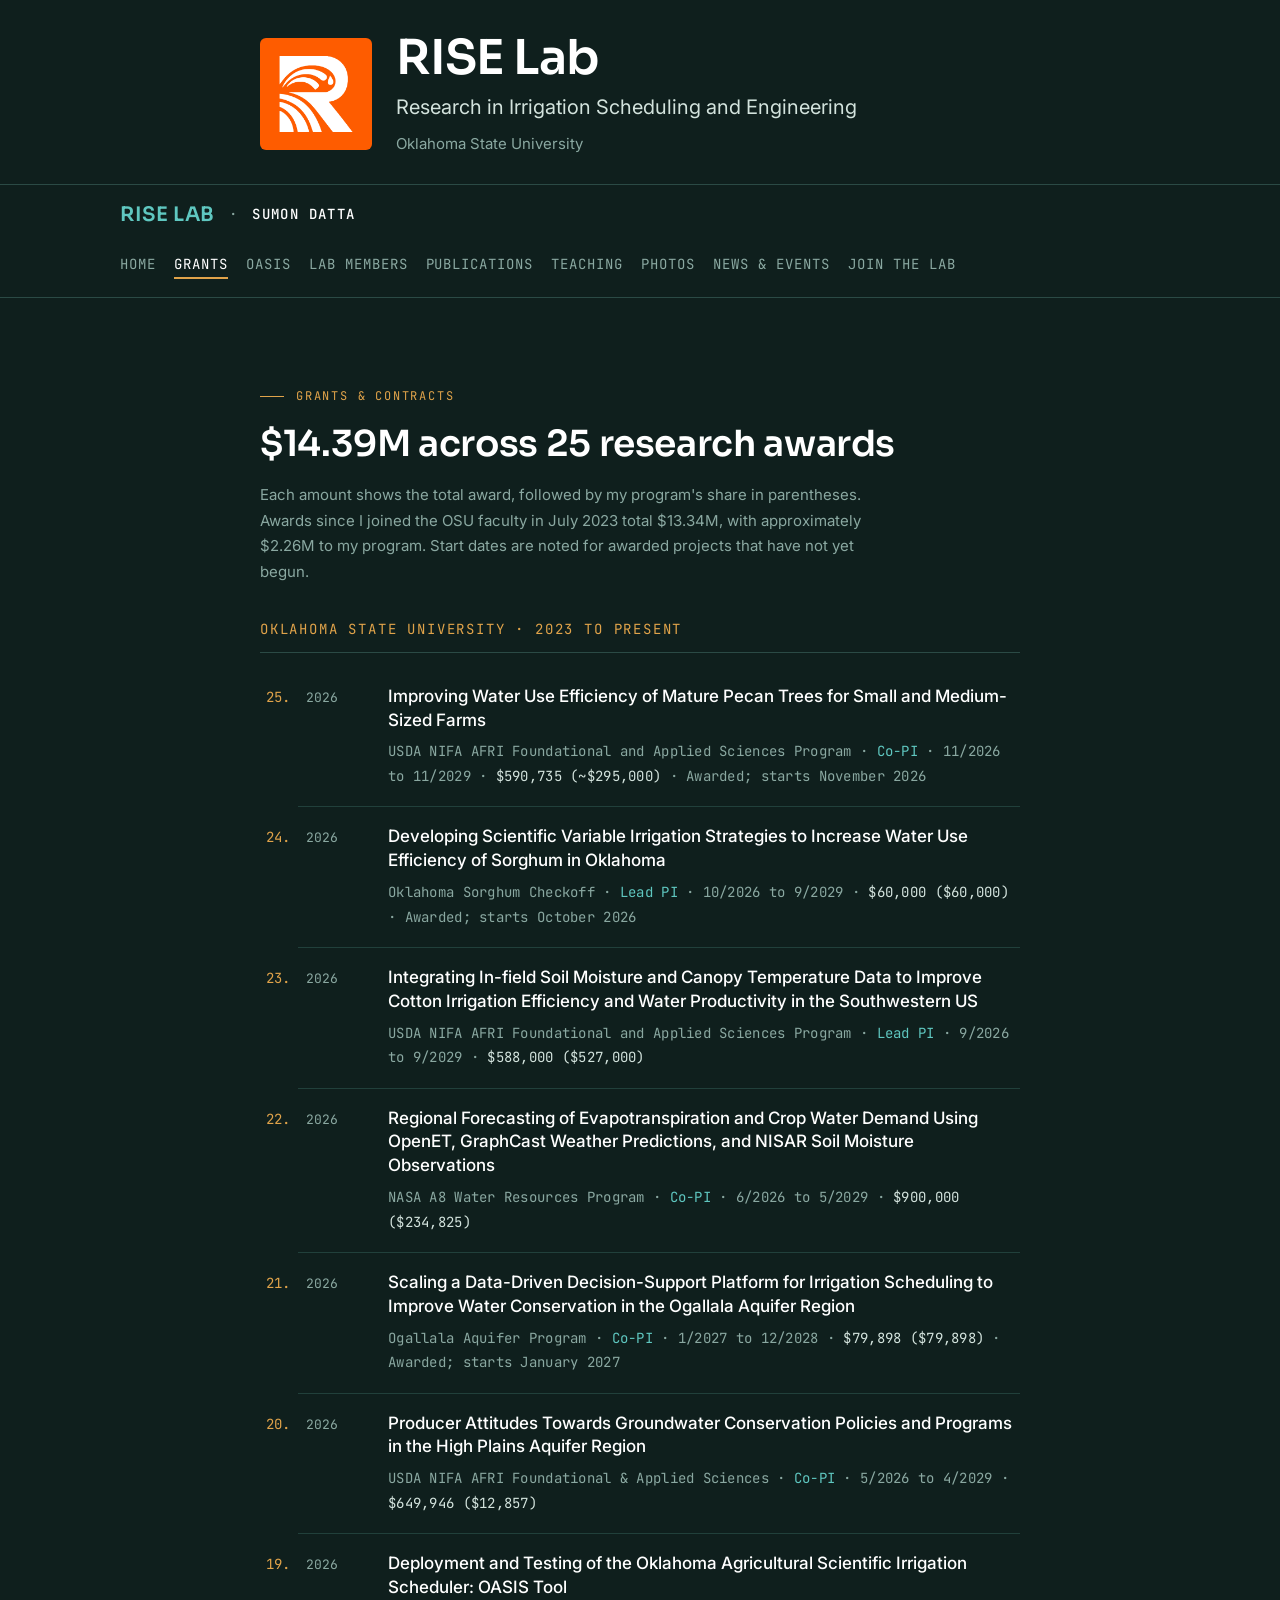
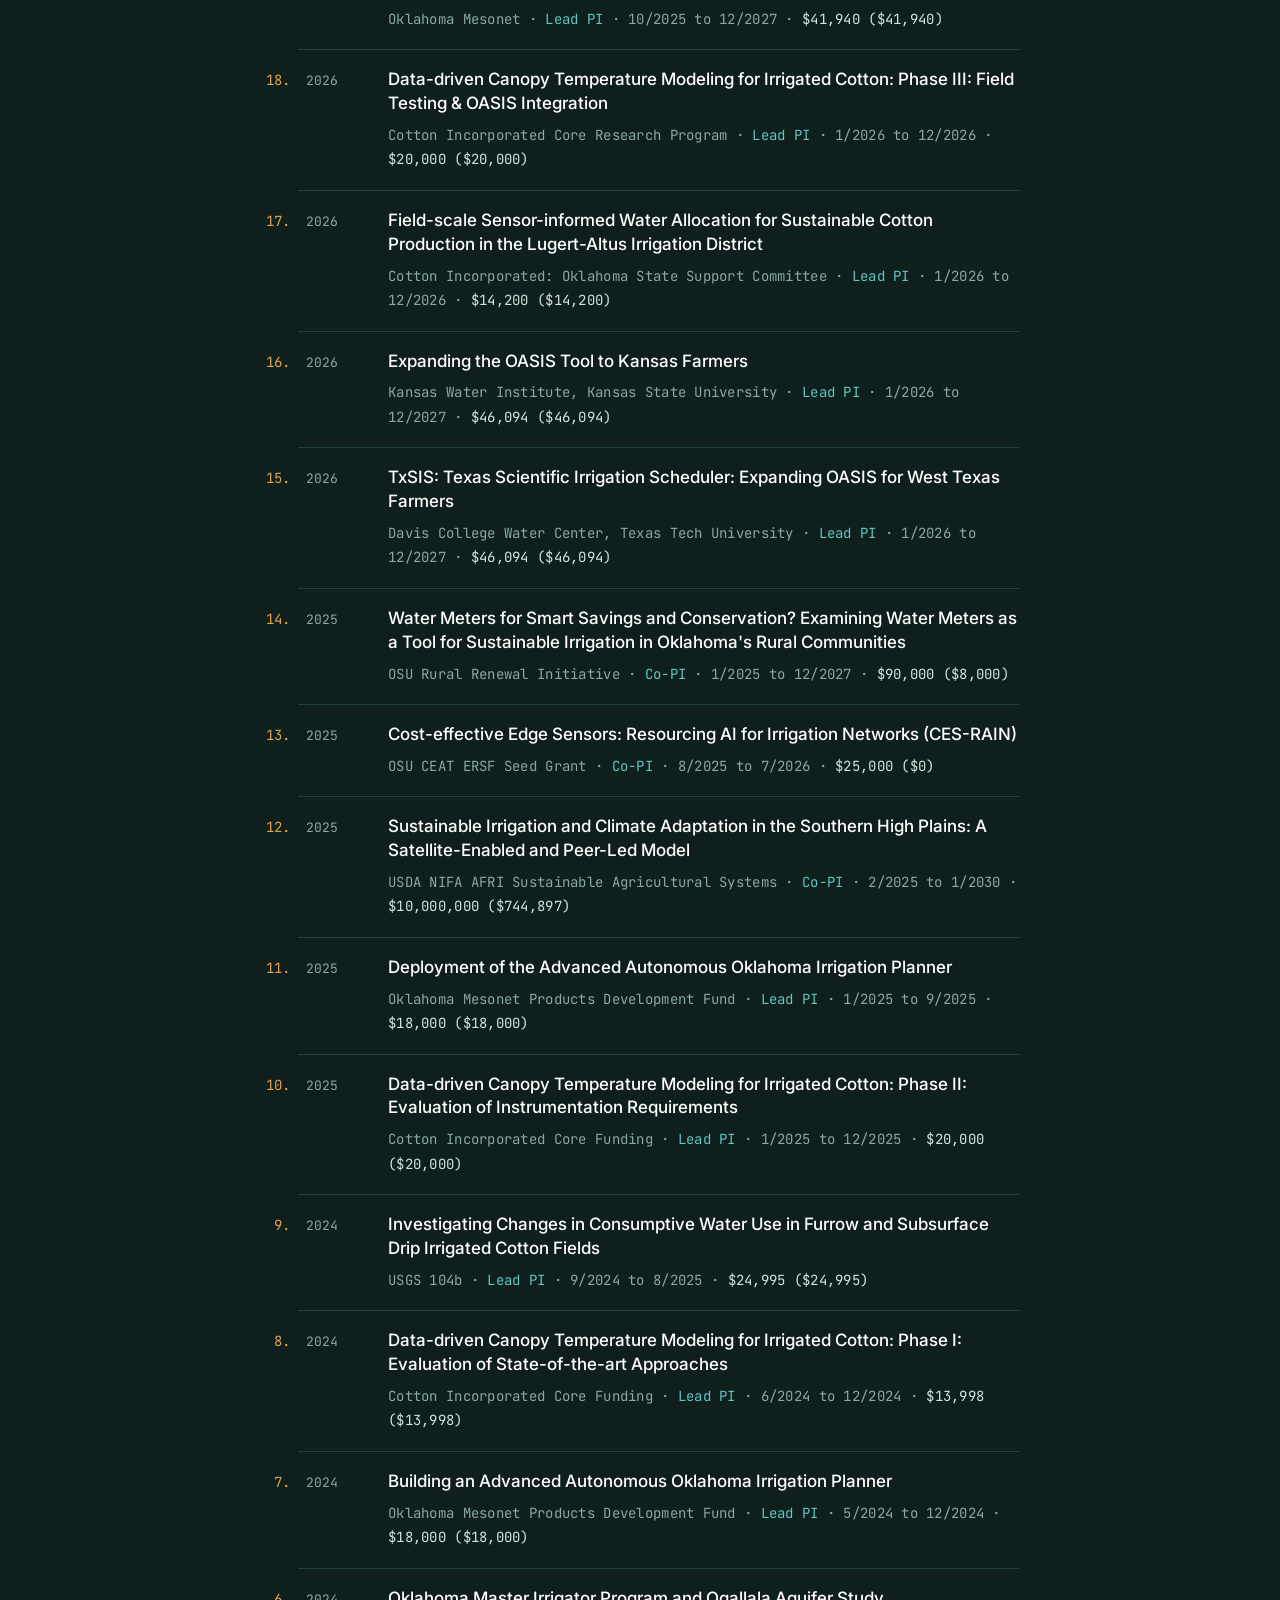
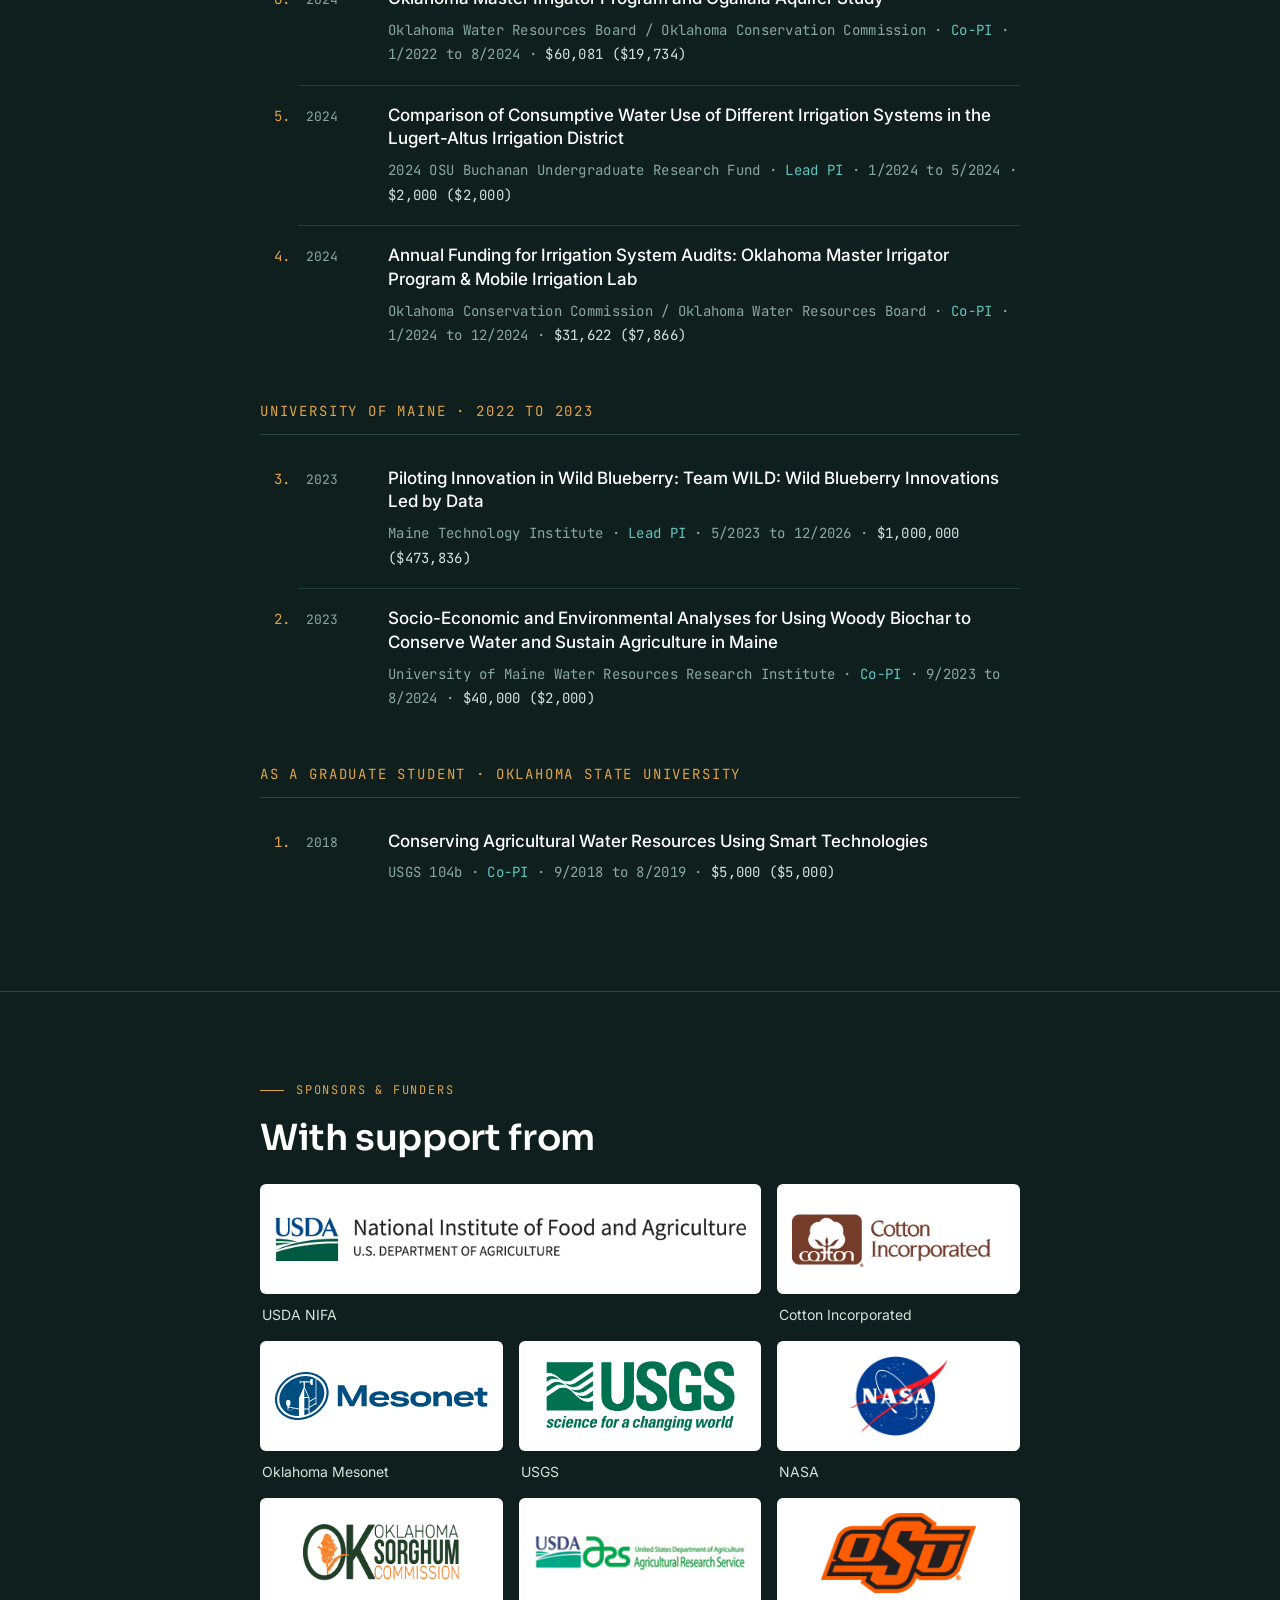
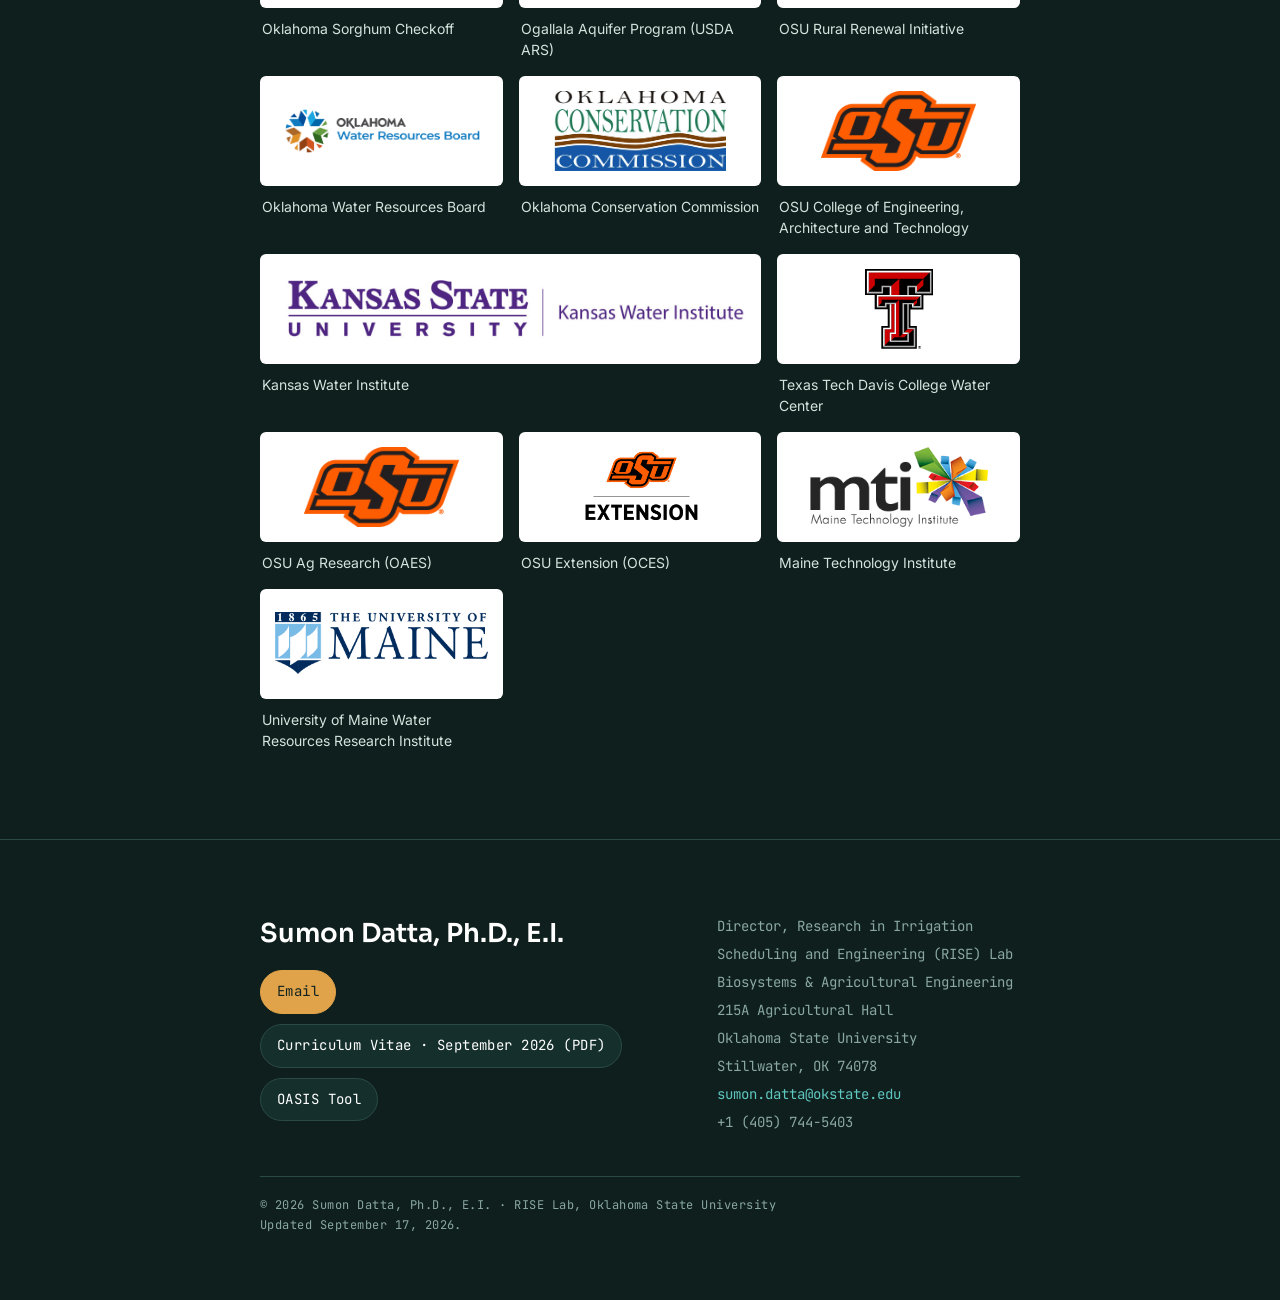
==== grants.html @ ed9596ca "Add files via upload" ====
<!DOCTYPE html>
<html lang="en">
<head>
<meta charset="UTF-8" />
<!-- Google tag (gtag.js) -->
<script async src="https://www.googletagmanager.com/gtag/js?id=G-CRK8LJ3YY7"></script>
<script>
  window.dataLayer = window.dataLayer || [];
  function gtag(){dataLayer.push(arguments);}
  gtag('js', new Date());
  gtag('config', 'G-CRK8LJ3YY7');
</script>
<meta name="viewport" content="width=device-width, initial-scale=1" />
<meta name="color-scheme" content="dark" />
<meta name="theme-color" content="#0f1f1d" />
<meta name="author" content="Sumon Datta" />
<link rel="icon" type="image/png" sizes="400x400" href="assets/brand/rise-logo-orange.png" />
<title>Grants | RISE Lab | Sumon Datta</title>
<meta name="description" content="Research grants, program funding, and supporting agencies for Sumon Datta and RISE Lab at Oklahoma State University." />

<!-- Edit this page directly. Shared styles: assets/site.css. Keep the Google Analytics tag on every page. -->

<link rel="preconnect" href="https://fonts.googleapis.com" />
<link rel="preconnect" href="https://fonts.gstatic.com" crossorigin />
<link href="https://fonts.googleapis.com/css2?family=Sora:wght@400;500;600;700&family=Inter:wght@400;500;600&family=JetBrains+Mono:wght@400;500&display=swap" rel="stylesheet" />

<link rel="stylesheet" href="assets/site.css" />
</head>
<body>
<a class="skip-link" href="#main">Skip to content</a>

<div class="lab-masthead">
  <div class="wrap lab-masthead-inner">
    <img class="lab-masthead-logo" src="assets/brand/rise-logo-orange.png" alt="RISE Lab logo" width="400" height="400" />
    <div class="lab-masthead-copy">
      <p class="lab-masthead-name">RISE Lab</p>
      <p class="lab-masthead-fullname">Research in Irrigation Scheduling and Engineering</p>
      <p class="lab-affiliation">Oklahoma State University</p>
    </div>
  </div>
</div>

<!-- TOP BAR -->
<header class="bar">
  <div class="bar-inner">
    <div class="brand"><a class="lab-name" href="index.html">RISE Lab</a><span class="brand-divider" aria-hidden="true">·</span><b>Sumon Datta</b></div>
    <nav class="menu" aria-label="Main navigation">
      <a href="index.html">Home</a>
      <a href="grants.html" aria-current="page">Grants</a>
      <a href="oasis.html">OASIS</a>
      <a href="lab.html">Lab Members</a>
      <a href="publications.html">Publications</a>
      <a href="teaching.html">Teaching</a>
      <a href="photos.html">Photos</a>
      <a href="news.html">News &amp; Events</a>
      <a href="join.html">Join the Lab</a>
    </nav>
  </div>
</header>

<main id="main">
<section id="grants">
  <div class="wrap">
    <p class="eyebrow">Grants &amp; Contracts</p>
    <h1 class="sec-title">$14.39M across 25 research awards</h1>
    <p class="note">Each amount shows the total award, followed by my program's share in parentheses. Awards since I joined the OSU faculty in July 2023 total $13.34M, with approximately $2.26M to my program. Start dates are noted for awarded projects that have not yet begun.</p>
    <p class="group-label">Oklahoma State University · 2023 to present</p>
    <ol class="numbered-entries" reversed start="25">
      <li>
        <div class="entry"><div class="yr">2026</div><div><div class="ttl">Improving Water Use Efficiency of Mature Pecan Trees for Small and Medium-Sized Farms</div><div class="meta">USDA NIFA AFRI Foundational and Applied Sciences Program · <span class="role">Co-PI</span> · 11/2026 to 11/2029 · <span class="amt">$590,735 (~$295,000)</span> · Awarded; starts November 2026</div></div></div>
      </li>
      <li>
        <div class="entry"><div class="yr">2026</div><div><div class="ttl">Developing Scientific Variable Irrigation Strategies to Increase Water Use Efficiency of Sorghum in Oklahoma</div><div class="meta">Oklahoma Sorghum Checkoff · <span class="role">Lead PI</span> · 10/2026 to 9/2029 · <span class="amt">$60,000 ($60,000)</span> · Awarded; starts October 2026</div></div></div>
      </li>
      <li>
        <div class="entry"><div class="yr">2026</div><div><div class="ttl">Integrating In-field Soil Moisture and Canopy Temperature Data to Improve Cotton Irrigation Efficiency and Water Productivity in the Southwestern US</div><div class="meta">USDA NIFA AFRI Foundational and Applied Sciences Program · <span class="role">Lead PI</span> · 9/2026 to 9/2029 · <span class="amt">$588,000 ($527,000)</span></div></div></div>
      </li>
      <li>
        <div class="entry"><div class="yr">2026</div><div><div class="ttl">Regional Forecasting of Evapotranspiration and Crop Water Demand Using OpenET, GraphCast Weather Predictions, and NISAR Soil Moisture Observations</div><div class="meta">NASA A8 Water Resources Program · <span class="role">Co-PI</span> · 6/2026 to 5/2029 · <span class="amt">$900,000 ($234,825)</span></div></div></div>
      </li>
      <li>
        <div class="entry"><div class="yr">2026</div><div><div class="ttl">Scaling a Data-Driven Decision-Support Platform for Irrigation Scheduling to Improve Water Conservation in the Ogallala Aquifer Region</div><div class="meta">Ogallala Aquifer Program · <span class="role">Co-PI</span> · 1/2027 to 12/2028 · <span class="amt">$79,898 ($79,898)</span> · Awarded; starts January 2027</div></div></div>
      </li>
      <li>
        <div class="entry"><div class="yr">2026</div><div><div class="ttl">Producer Attitudes Towards Groundwater Conservation Policies and Programs in the High Plains Aquifer Region</div><div class="meta">USDA NIFA AFRI Foundational &amp; Applied Sciences · <span class="role">Co-PI</span> · 5/2026 to 4/2029 · <span class="amt">$649,946 ($12,857)</span></div></div></div>
      </li>
      <li>
        <div class="entry"><div class="yr">2026</div><div><div class="ttl">Deployment and Testing of the Oklahoma Agricultural Scientific Irrigation Scheduler: OASIS Tool</div><div class="meta">Oklahoma Mesonet · <span class="role">Lead PI</span> · 10/2025 to 12/2027 · <span class="amt">$41,940 ($41,940)</span></div></div></div>
      </li>
      <li>
        <div class="entry"><div class="yr">2026</div><div><div class="ttl">Data-driven Canopy Temperature Modeling for Irrigated Cotton: Phase III: Field Testing &amp; OASIS Integration</div><div class="meta">Cotton Incorporated Core Research Program · <span class="role">Lead PI</span> · 1/2026 to 12/2026 · <span class="amt">$20,000 ($20,000)</span></div></div></div>
      </li>
      <li>
        <div class="entry"><div class="yr">2026</div><div><div class="ttl">Field-scale Sensor-informed Water Allocation for Sustainable Cotton Production in the Lugert-Altus Irrigation District</div><div class="meta">Cotton Incorporated: Oklahoma State Support Committee · <span class="role">Lead PI</span> · 1/2026 to 12/2026 · <span class="amt">$14,200 ($14,200)</span></div></div></div>
      </li>
      <li>
        <div class="entry"><div class="yr">2026</div><div><div class="ttl">Expanding the OASIS Tool to Kansas Farmers</div><div class="meta">Kansas Water Institute, Kansas State University · <span class="role">Lead PI</span> · 1/2026 to 12/2027 · <span class="amt">$46,094 ($46,094)</span></div></div></div>
      </li>
      <li>
        <div class="entry"><div class="yr">2026</div><div><div class="ttl">TxSIS: Texas Scientific Irrigation Scheduler: Expanding OASIS for West Texas Farmers</div><div class="meta">Davis College Water Center, Texas Tech University · <span class="role">Lead PI</span> · 1/2026 to 12/2027 · <span class="amt">$46,094 ($46,094)</span></div></div></div>
      </li>
      <li>
        <div class="entry"><div class="yr">2025</div><div><div class="ttl">Water Meters for Smart Savings and Conservation? Examining Water Meters as a Tool for Sustainable Irrigation in Oklahoma's Rural Communities</div><div class="meta">OSU Rural Renewal Initiative · <span class="role">Co-PI</span> · 1/2025 to 12/2027 · <span class="amt">$90,000 ($8,000)</span></div></div></div>
      </li>
      <li>
        <div class="entry"><div class="yr">2025</div><div><div class="ttl">Cost-effective Edge Sensors: Resourcing AI for Irrigation Networks (CES-RAIN)</div><div class="meta">OSU CEAT ERSF Seed Grant · <span class="role">Co-PI</span> · 8/2025 to 7/2026 · <span class="amt">$25,000 ($0)</span></div></div></div>
      </li>
      <li>
        <div class="entry"><div class="yr">2025</div><div><div class="ttl">Sustainable Irrigation and Climate Adaptation in the Southern High Plains: A Satellite-Enabled and Peer-Led Model</div><div class="meta">USDA NIFA AFRI Sustainable Agricultural Systems · <span class="role">Co-PI</span> · 2/2025 to 1/2030 · <span class="amt">$10,000,000 ($744,897)</span></div></div></div>
      </li>
      <li>
        <div class="entry"><div class="yr">2025</div><div><div class="ttl">Deployment of the Advanced Autonomous Oklahoma Irrigation Planner</div><div class="meta">Oklahoma Mesonet Products Development Fund · <span class="role">Lead PI</span> · 1/2025 to 9/2025 · <span class="amt">$18,000 ($18,000)</span></div></div></div>
      </li>
      <li>
        <div class="entry"><div class="yr">2025</div><div><div class="ttl">Data-driven Canopy Temperature Modeling for Irrigated Cotton: Phase II: Evaluation of Instrumentation Requirements</div><div class="meta">Cotton Incorporated Core Funding · <span class="role">Lead PI</span> · 1/2025 to 12/2025 · <span class="amt">$20,000 ($20,000)</span></div></div></div>
      </li>
      <li>
        <div class="entry"><div class="yr">2024</div><div><div class="ttl">Investigating Changes in Consumptive Water Use in Furrow and Subsurface Drip Irrigated Cotton Fields</div><div class="meta">USGS 104b · <span class="role">Lead PI</span> · 9/2024 to 8/2025 · <span class="amt">$24,995 ($24,995)</span></div></div></div>
      </li>
      <li>
        <div class="entry"><div class="yr">2024</div><div><div class="ttl">Data-driven Canopy Temperature Modeling for Irrigated Cotton: Phase I: Evaluation of State-of-the-art Approaches</div><div class="meta">Cotton Incorporated Core Funding · <span class="role">Lead PI</span> · 6/2024 to 12/2024 · <span class="amt">$13,998 ($13,998)</span></div></div></div>
      </li>
      <li>
        <div class="entry"><div class="yr">2024</div><div><div class="ttl">Building an Advanced Autonomous Oklahoma Irrigation Planner</div><div class="meta">Oklahoma Mesonet Products Development Fund · <span class="role">Lead PI</span> · 5/2024 to 12/2024 · <span class="amt">$18,000 ($18,000)</span></div></div></div>
      </li>
      <li>
        <div class="entry"><div class="yr">2024</div><div><div class="ttl">Oklahoma Master Irrigator Program and Ogallala Aquifer Study</div><div class="meta">Oklahoma Water Resources Board / Oklahoma Conservation Commission · <span class="role">Co-PI</span> · 1/2022 to 8/2024 · <span class="amt">$60,081 ($19,734)</span></div></div></div>
      </li>
      <li>
        <div class="entry"><div class="yr">2024</div><div><div class="ttl">Comparison of Consumptive Water Use of Different Irrigation Systems in the Lugert-Altus Irrigation District</div><div class="meta">2024 OSU Buchanan Undergraduate Research Fund · <span class="role">Lead PI</span> · 1/2024 to 5/2024 · <span class="amt">$2,000 ($2,000)</span></div></div></div>
      </li>
      <li>
        <div class="entry"><div class="yr">2024</div><div><div class="ttl">Annual Funding for Irrigation System Audits: Oklahoma Master Irrigator Program &amp; Mobile Irrigation Lab</div><div class="meta">Oklahoma Conservation Commission / Oklahoma Water Resources Board · <span class="role">Co-PI</span> · 1/2024 to 12/2024 · <span class="amt">$31,622 ($7,866)</span></div></div></div>
      </li>
    </ol>
    <p class="group-label">University of Maine · 2022 to 2023</p>
    <ol class="numbered-entries" reversed start="3">
      <li>
        <div class="entry"><div class="yr">2023</div><div><div class="ttl">Piloting Innovation in Wild Blueberry: Team WILD: Wild Blueberry Innovations Led by Data</div><div class="meta">Maine Technology Institute · <span class="role">Lead PI</span> · 5/2023 to 12/2026 · <span class="amt">$1,000,000 ($473,836)</span></div></div></div>
      </li>
      <li>
        <div class="entry"><div class="yr">2023</div><div><div class="ttl">Socio-Economic and Environmental Analyses for Using Woody Biochar to Conserve Water and Sustain Agriculture in Maine</div><div class="meta">University of Maine Water Resources Research Institute · <span class="role">Co-PI</span> · 9/2023 to 8/2024 · <span class="amt">$40,000 ($2,000)</span></div></div></div>
      </li>
    </ol>
    <p class="group-label">As a Graduate Student · Oklahoma State University</p>
    <ol class="numbered-entries" reversed start="1">
      <li>
        <div class="entry"><div class="yr">2018</div><div><div class="ttl">Conserving Agricultural Water Resources Using Smart Technologies</div><div class="meta">USGS 104b · <span class="role">Co-PI</span> · 9/2018 to 8/2019 · <span class="amt">$5,000 ($5,000)</span></div></div></div>
      </li>
    </ol>
  </div>
</section>
<section id="sponsors">
  <div class="wrap">
    <p class="eyebrow">Sponsors &amp; Funders</p>
    <h2 class="sec-title">With support from</h2>
    <div class="sponsors">
      <a class="sponsor-card wide" href="https://www.nifa.usda.gov/" target="_blank" rel="noopener">
        <span class="logo-well"><img src="assets/logos/nifa.png" alt="USDA National Institute of Food and Agriculture logo" loading="lazy" /></span>
        <span class="sponsor-label">USDA NIFA</span>
      </a>
      <a class="sponsor-card" href="https://www.cottoninc.com/" target="_blank" rel="noopener">
        <span class="logo-well"><img src="assets/logos/cotton-incorporated.jpg" alt="Cotton Incorporated logo" loading="lazy" /></span>
        <span class="sponsor-label">Cotton Incorporated</span>
      </a>
      <a class="sponsor-card" href="https://www.mesonet.org/" target="_blank" rel="noopener">
        <span class="logo-well"><img src="assets/logos/mesonet-dark.svg" alt="Oklahoma Mesonet logo" loading="lazy" /></span>
        <span class="sponsor-label">Oklahoma Mesonet</span>
      </a>
      <a class="sponsor-card" href="https://www.usgs.gov/" target="_blank" rel="noopener">
        <span class="logo-well"><img src="assets/logos/usgs.png" alt="U.S. Geological Survey logo" loading="lazy" /></span>
        <span class="sponsor-label">USGS</span>
      </a>
      <a class="sponsor-card" href="https://www.nasa.gov/" target="_blank" rel="noopener">
        <span class="logo-well"><img src="assets/logos/nasa.png" alt="NASA logo" loading="lazy" /></span>
        <span class="sponsor-label">NASA</span>
      </a>
      <a class="sponsor-card" href="https://www.sorghumoklahoma.com/" target="_blank" rel="noopener">
        <span class="logo-well"><img src="assets/logos/oklahoma-sorghum-commission.png" alt="Oklahoma Sorghum Commission logo" loading="lazy" /></span>
        <span class="sponsor-label">Oklahoma Sorghum Checkoff</span>
      </a>
      <a class="sponsor-card" href="https://ogallala.tamu.edu/" target="_blank" rel="noopener">
        <span class="logo-well"><img class="ars" src="assets/logos/usda-ars.jpg" alt="USDA Agricultural Research Service logo" loading="lazy" /></span>
        <span class="sponsor-label">Ogallala Aquifer Program (USDA ARS)</span>
      </a>
      <a class="sponsor-card" href="https://ruralrenewal.okstate.edu/" target="_blank" rel="noopener">
        <span class="logo-well"><img class="osu" src="assets/logos/oklahoma-state.png" alt="Oklahoma State University logo" loading="lazy" /></span>
        <span class="sponsor-label">OSU Rural Renewal Initiative</span>
      </a>
      <a class="sponsor-card" href="https://oklahoma.gov/owrb.html" target="_blank" rel="noopener">
        <span class="logo-well"><img src="assets/logos/owrb.png" alt="Oklahoma Water Resources Board logo" loading="lazy" /></span>
        <span class="sponsor-label">Oklahoma Water Resources Board</span>
      </a>
      <a class="sponsor-card" href="https://conservation.ok.gov/" target="_blank" rel="noopener">
        <span class="logo-well"><img src="assets/logos/conservation.png" alt="Oklahoma Conservation Commission logo" loading="lazy" /></span>
        <span class="sponsor-label">Oklahoma Conservation Commission</span>
      </a>
      <a class="sponsor-card" href="https://ceat.okstate.edu/" target="_blank" rel="noopener">
        <span class="logo-well"><img class="osu" src="assets/logos/oklahoma-state.png" alt="Oklahoma State University logo" loading="lazy" /></span>
        <span class="sponsor-label">OSU College of Engineering, Architecture and Technology</span>
      </a>
      <a class="sponsor-card wide" href="https://www.k-state.edu/engagement/innovation-and-partnerships/interdisciplinary-institutes/water-institute/" target="_blank" rel="noopener">
        <span class="logo-well"><img class="kansas" src="assets/logos/kansas-water-institute.png" alt="Kansas State University, Kansas Water Institute logo" loading="lazy" /></span>
        <span class="sponsor-label">Kansas Water Institute</span>
      </a>
      <a class="sponsor-card" href="https://www.depts.ttu.edu/agriculturalsciences/WaterCenter/" target="_blank" rel="noopener">
        <span class="logo-well"><img src="assets/logos/texas-tech.svg" alt="Texas Tech University logo" loading="lazy" /></span>
        <span class="sponsor-label">Texas Tech Davis College Water Center</span>
      </a>
      <a class="sponsor-card" href="https://agresearch.okstate.edu/" target="_blank" rel="noopener">
        <span class="logo-well"><img class="osu" src="assets/logos/oklahoma-state.png" alt="Oklahoma State University logo" loading="lazy" /></span>
        <span class="sponsor-label">OSU Ag Research (OAES)</span>
      </a>
      <a class="sponsor-card" href="https://extension.okstate.edu/" target="_blank" rel="noopener">
        <span class="logo-well"><img src="assets/logos/osu-extension.png" alt="Oklahoma State University Extension logo" loading="lazy" /></span>
        <span class="sponsor-label">OSU Extension (OCES)</span>
      </a>
      <a class="sponsor-card" href="https://www.mainetechnology.org/" target="_blank" rel="noopener">
        <span class="logo-well"><img src="assets/logos/maine-technology-institute.png" alt="Maine Technology Institute logo" loading="lazy" /></span>
        <span class="sponsor-label">Maine Technology Institute</span>
      </a>
      <a class="sponsor-card" href="https://umaine.edu/mitchellcenter/" target="_blank" rel="noopener">
        <span class="logo-well"><img src="assets/logos/university-maine.png" alt="University of Maine logo" loading="lazy" /></span>
        <span class="sponsor-label">University of Maine Water Resources Research Institute</span>
      </a>
    </div>
  </div>
</section>
</main>
<footer id="cv">
  <div class="wrap">
    <div class="foot-grid">
      <div>
        <p class="fname">Sumon Datta, Ph.D., E.I.</p>
        <div class="chips">
          <a class="chip solid" href="mailto:sumon.datta@okstate.edu">Email</a>
          <a class="chip" href="assets/CV_main.pdf" target="_blank" rel="noopener">Curriculum Vitae · September 2026 (PDF)</a>
          <a class="chip" href="https://irrigation.okstate.edu" target="_blank" rel="noopener">OASIS Tool</a>
        </div>
      </div>
      <div>
        <div class="contact">
          Director, Research in Irrigation Scheduling and Engineering (RISE) Lab<br>
          Biosystems &amp; Agricultural Engineering<br>
          215A Agricultural Hall<br>
          Oklahoma State University<br>
          Stillwater, OK 74078<br>
          <a href="mailto:sumon.datta@okstate.edu">sumon.datta@okstate.edu</a><br>
          +1 (405) 744-5403
        </div>
      </div>
    </div>
    <div class="colophon">© 2026 Sumon Datta, Ph.D., E.I. · RISE Lab, Oklahoma State University<br>Updated September 17, 2026.</div>
  </div>
</footer>
</body>
</html>
---- assets/site.css ----
:root{
    --bg:#0f1f1d;--surface:#15302c;--text:#ffffff;--text-2:#d3e3dd;--muted:#8aa8a1;
    --accent:#e0a34a;--accent-2:#5fc7c0;--line:#2b4a45;--line-2:#21403b;--link:#5fc7c0;
    --btn-bg:#e0a34a;--btn-text:#11221f;--invert-bg:#193733;--invert-text:#e6f0ec;--invert-muted:#9ec0b9;--invert-accent:#e0a34a;
    --display:'Sora',system-ui,sans-serif;--body:'Inter',system-ui,sans-serif;--mono:'JetBrains Mono',ui-monospace,monospace;
    --display-weight:600;--content:840px;--pad:clamp(22px,5vw,40px);--radius:8px;--radius-lg:12px;
  }

  *{box-sizing:border-box;}
  html{scroll-behavior:smooth;background:#0f1f1d;}
  body{margin:0;background:var(--bg);color:var(--text-2);font-family:var(--body);font-size:17px;line-height:1.7;-webkit-font-smoothing:antialiased;text-rendering:optimizeLegibility;}
  @media (prefers-reduced-motion:reduce){html{scroll-behavior:auto;}*{animation:none!important;transition:none!important;}}
  a{color:var(--link);text-decoration:none;}
  a:hover{opacity:.72;}
  a:focus-visible,button:focus-visible{outline:2px solid var(--accent);outline-offset:3px;border-radius:2px;}
  .wrap{max-width:var(--content);margin:0 auto;padding:0 var(--pad);}
  .lab-masthead{padding:32px 0 28px;border-bottom:1px solid var(--line);}
  .lab-masthead-inner{display:flex;align-items:center;gap:24px;}
  .lab-masthead-logo{display:block;flex:none;width:112px;height:112px;border-radius:6px;}
  .lab-masthead-copy{min-width:0;}
  .lab-masthead-name{font-family:var(--display);font-size:clamp(32px,6vw,48px);font-weight:600;line-height:1.1;color:var(--text);letter-spacing:-.02em;margin:0 0 8px;}
  .lab-masthead-fullname{font-size:clamp(17px,2.5vw,20px);line-height:1.4;color:var(--text-2);max-width:36ch;margin:0 0 10px;}
  .lab-affiliation{font-size:15px;color:var(--muted);margin:0;}
  @media(max-width:560px){.lab-masthead-inner{align-items:flex-start;gap:16px;}.lab-masthead-logo{width:72px;height:72px;}.lab-masthead-fullname{font-size:16px;}}

  .eyebrow{font-family:var(--mono);font-size:12px;letter-spacing:.15em;text-transform:uppercase;color:var(--accent);margin:0 0 18px;display:flex;align-items:center;gap:12px;}
  .eyebrow::before{content:"";width:24px;height:1px;background:currentColor;flex:none;}

  .bar{position:sticky;top:0;z-index:50;background:var(--bg);border-bottom:1px solid var(--line);}
  .bar-inner{max-width:var(--content);margin:0 auto;padding:13px var(--pad);display:flex;align-items:center;justify-content:space-between;gap:18px;}
  .brand{font-family:var(--mono);font-size:12.5px;letter-spacing:.1em;color:var(--text);text-transform:uppercase;white-space:nowrap;}
  .brand b{font-weight:500;}
  .brand{display:flex;align-items:center;gap:14px;}
  .lab-name{font-family:var(--display);font-size:20px;font-weight:600;letter-spacing:.03em;color:var(--accent-2);}
  .brand-divider{color:var(--muted);}
  nav.menu{display:flex;gap:18px;}
  nav.menu a{font-family:var(--mono);font-size:11.5px;letter-spacing:.07em;text-transform:uppercase;color:var(--muted);white-space:nowrap;}
  nav.menu a:hover{color:var(--text);opacity:1;}
  .bar-inner{flex-wrap:wrap;}
  nav.menu{width:100%;overflow-x:auto;padding:3px 0 5px;gap:20px;}
  nav.menu a{font-size:14px;}
  .skip-link{position:fixed;top:-100px;left:16px;z-index:300;background:var(--accent);color:var(--bg);padding:12px 18px;}
  .skip-link:focus{top:12px;}
  section,footer{scroll-margin-top:115px;}

  .hero{padding:clamp(44px,8vw,88px) 0 clamp(30px,5vw,52px);}
  .hero-grid{display:grid;grid-template-columns:1fr auto;gap:clamp(24px,4vw,44px);align-items:start;}
  @media (max-width:720px){ .hero-grid{grid-template-columns:1fr;} }
  .hero h1{font-family:var(--display);font-weight:var(--display-weight);font-size:clamp(42px,8vw,72px);line-height:1;letter-spacing:-.015em;color:var(--text);margin:0;}
  .waterline{height:3px;background:linear-gradient(90deg,var(--accent-2),var(--accent));border-radius:2px;margin:20px 0 22px;max-width:460px;width:0;animation:fill 1.05s cubic-bezier(.2,.7,.2,1) .12s forwards;}
  @keyframes fill{to{width:100%;}}
  @media (prefers-reduced-motion:reduce){ .waterline{width:100%;} }
  .lede{font-size:clamp(18px,2.3vw,21px);line-height:1.5;color:var(--text-2);max-width:45ch;margin:0 0 24px;}
  .role-line{font-family:var(--mono);font-size:12.5px;letter-spacing:.03em;color:var(--muted);line-height:1.95;margin:0 0 24px;}
  .role-line strong{color:var(--text);font-weight:500;}
  .chips{display:flex;flex-wrap:wrap;gap:10px;}
  .chip{font-family:var(--mono);font-size:12.5px;letter-spacing:.03em;border:1px solid var(--line);border-radius:999px;padding:9px 16px;color:var(--text);background:var(--surface);transition:.2s;}
  .chip:hover{border-color:var(--accent-2);color:var(--accent-2);opacity:1;}
  .chip.solid{background:var(--btn-bg);color:var(--btn-text);border-color:var(--btn-bg);}
  .chip.solid:hover{opacity:.88;color:var(--btn-text);}
  .portrait{width:clamp(150px,20vw,190px);height:clamp(150px,20vw,190px);border-radius:4px;object-fit:cover;border:1px solid var(--line);}

  .ledger{border-top:1px solid var(--line);border-bottom:1px solid var(--line);}
  .ledger .grid{max-width:var(--content);margin:0 auto;display:grid;grid-template-columns:repeat(3,1fr);gap:1px;background:var(--line-2);}
  @media (max-width:560px){ .ledger .grid{grid-template-columns:repeat(2,1fr);} }
  .stat{background:var(--bg);padding:24px clamp(18px,3vw,28px);}
  .stat .num{font-family:var(--display);font-weight:var(--display-weight);font-size:clamp(26px,3.4vw,33px);color:var(--text);line-height:1;}
  .stat .num span{color:var(--accent);}
  .stat .lab{font-family:var(--mono);font-size:10.5px;letter-spacing:.11em;text-transform:uppercase;color:var(--muted);margin-top:11px;line-height:1.45;}
  .advising-summary{padding-top:30px;padding-bottom:32px;}
  .advising-summary h2{font-family:var(--display);font-weight:600;color:var(--text);font-size:23px;line-height:1.3;margin:0 0 12px;}
  .advising-summary p{font-size:16px;max-width:68ch;margin:0 0 20px;}
  .advising-stats{display:grid;grid-template-columns:repeat(3,minmax(0,1fr));gap:20px;margin:0;}
  .advising-stats>div{min-width:0;border-left:2px solid var(--accent-2);padding-left:14px;}
  .advising-stats dt{color:var(--text);font-weight:500;font-size:15px;line-height:1.5;}
  .advising-stats dd{font-size:13px;color:var(--muted);line-height:1.5;margin:5px 0 0;}
  @media(max-width:560px){.advising-stats{grid-template-columns:1fr;gap:14px;}}

  section{padding:clamp(50px,7vw,88px) 0;border-bottom:1px solid var(--line);}
  .sec-title{font-family:var(--display);font-weight:var(--display-weight);font-size:clamp(27px,3.6vw,36px);line-height:1.1;letter-spacing:-.01em;color:var(--text);margin:0 0 26px;max-width:26ch;}
  .prose p{margin:0 0 18px;max-width:68ch;}
  .prose p:last-child{margin-bottom:0;}
  .note{color:var(--muted);font-size:15px;margin:-8px 0 6px;max-width:68ch;}

  .group-label{font-family:var(--mono);font-size:11.5px;letter-spacing:.13em;text-transform:uppercase;color:var(--accent);margin:34px 0 14px;padding-bottom:10px;border-bottom:1px solid var(--line);}

  .entry{display:grid;grid-template-columns:64px 1fr;gap:18px;padding:18px 0;border-bottom:1px solid var(--line-2);}
  .entry:last-child{border-bottom:0;}
  .entry .yr{font-family:var(--mono);font-size:13px;color:var(--muted);padding-top:2px;}
  .entry .ttl{font-weight:500;color:var(--text);line-height:1.4;}
  .entry .meta{font-family:var(--mono);font-size:12px;letter-spacing:.02em;color:var(--muted);margin-top:7px;line-height:1.75;}
  .entry .meta .role{color:var(--accent-2);}
  .entry .meta .amt{color:var(--text-2);}
  .entry .desc{font-size:15.5px;color:var(--text-2);margin-top:9px;max-width:70ch;}
  @media (max-width:560px){ .entry{grid-template-columns:1fr;gap:5px;} .entry .yr{padding-top:0;} }

  ol.pubs{list-style:decimal;margin:0;padding-left:38px;}
  ol.pubs li{padding:16px 0 16px 8px;border-bottom:1px solid var(--line-2);}
  ol.pubs li:last-child{border-bottom:0;}
  ol.pubs li::marker,.numbered-entries>li::marker{font-family:var(--mono);font-size:14px;color:var(--accent);}
  .numbered-entries{list-style:decimal;margin:0;padding-left:38px;}
  .numbered-entries>li{padding-left:8px;border-bottom:1px solid var(--line-2);}
  .numbered-entries>li:last-child{border-bottom:0;}
  .numbered-entries .entry{border-bottom:0;}
  .numbered-entries .entry>*{min-width:0;}
  .pub-t{color:var(--text);font-weight:500;}
  .pub-a{font-size:15px;color:var(--text-2);}
  .pub-v{font-family:var(--mono);font-size:12px;color:var(--muted);margin-top:5px;letter-spacing:.01em;}
  .pub-v a{color:var(--link);}

  .cards{display:grid;grid-template-columns:repeat(2,1fr);gap:16px;}
  @media (max-width:640px){ .cards{grid-template-columns:1fr;} }
  .card{background:var(--surface);border:1px solid var(--line);border-radius:6px;padding:22px;}
  .student-photo{display:block;width:100%;height:auto;aspect-ratio:4/3;object-fit:cover;object-position:50% 25%;border-radius:4px;margin:0 0 20px;}
  .student-photo.jacob{object-position:50% 20%;}
  .student-photo.satheesh{object-position:50% 0%;}
  .card{min-width:0;}
  .card h4{margin:0;font-family:var(--display);font-weight:var(--display-weight);font-size:20px;color:var(--text);line-height:1.2;}
  .card .deg{font-family:var(--mono);font-size:11.5px;letter-spacing:.05em;text-transform:uppercase;color:var(--accent);margin:8px 0 13px;}
  .card p{margin:0;font-size:15px;color:var(--text-2);}
  .card .status{margin-top:12px;font-size:13.5px;color:var(--muted);font-style:italic;}

  .two-col{display:grid;grid-template-columns:1fr 1fr;gap:clamp(28px,5vw,52px);}
  @media (max-width:720px){ .two-col{grid-template-columns:1fr;} }
  .tl h3{font-family:var(--mono);font-size:12px;letter-spacing:.14em;text-transform:uppercase;color:var(--accent);margin:0 0 22px;}
  .tl-item{padding:0 0 22px 22px;border-left:1px solid var(--line);position:relative;}
  .tl-item:last-child{padding-bottom:0;}
  .tl-item::before{content:"";position:absolute;left:-4.5px;top:7px;width:8px;height:8px;border-radius:50%;background:var(--accent-2);}
  .tl-when{font-family:var(--mono);font-size:11.5px;color:var(--muted);letter-spacing:.03em;}
  .tl-what{font-weight:500;color:var(--text);margin-top:3px;line-height:1.35;}
  .tl-where{font-size:14.5px;color:var(--text-2);margin-top:3px;}
  .tl-note{font-size:13.5px;color:var(--muted);margin-top:5px;}

  .feature{background:var(--invert-bg);color:var(--invert-text);border-radius:8px;padding:clamp(28px,5vw,44px);}
  .feature .eyebrow{color:var(--invert-accent);}
  .feature h3{font-family:var(--display);font-weight:var(--display-weight);font-size:clamp(23px,3.2vw,31px);color:var(--invert-text);margin:0 0 14px;line-height:1.12;}
  .feature p{margin:0 0 20px;max-width:64ch;color:var(--invert-text);}
  .feature .ftmeta{font-family:var(--mono);font-size:12px;letter-spacing:.04em;color:var(--invert-muted);margin:0 0 22px;line-height:1.7;}
  .feature .chip{background:transparent;border:1px solid var(--invert-muted);color:var(--invert-text);}
  .feature .chip:hover{border-color:var(--invert-accent);color:var(--invert-accent);}

  .join{background:var(--surface);border:1px solid var(--line);border-radius:8px;padding:clamp(28px,5vw,44px);}
  .join h3{font-family:var(--display);font-weight:var(--display-weight);font-size:clamp(23px,3.2vw,31px);color:var(--text);margin:0 0 14px;line-height:1.12;}
  .join p{max-width:66ch;}

  .sponsors{display:grid;grid-template-columns:repeat(3,minmax(0,1fr));gap:16px;margin-top:26px;}
  .sponsor-card{display:flex;flex-direction:column;gap:10px;min-width:0;color:var(--text-2);font-size:14px;line-height:1.5;}
  .sponsor-card.wide{grid-column:span 2;}
  .logo-well{display:flex;align-items:center;justify-content:center;background:#fff;border-radius:6px;padding:15px;width:100%;height:110px;overflow:hidden;}
  .logo-well img{display:block;width:100%;height:80px;object-fit:contain;}
  .logo-well img.osu{max-width:164px;}
  .logo-well img.ars{max-width:236px;}
  .logo-well img.kansas{object-fit:cover;}
  .sponsor-label{padding:0 2px;}
  @media(max-width:600px){.sponsors{grid-template-columns:repeat(2,minmax(0,1fr));gap:16px 12px;}}

  footer{padding:clamp(44px,6vw,72px) 0 64px;}
  .foot-grid{display:grid;grid-template-columns:1.4fr 1fr;gap:32px;align-items:start;}
  @media (max-width:640px){ .foot-grid{grid-template-columns:1fr;} }
  footer .fname{font-family:var(--display);font-weight:var(--display-weight);font-size:26px;color:var(--text);margin:0 0 14px;}
  footer .contact{font-family:var(--mono);font-size:13px;color:var(--muted);line-height:2;}
  footer .contact a{color:var(--link);}
  .colophon{font-family:var(--mono);font-size:11px;letter-spacing:.04em;color:var(--muted);margin-top:40px;padding-top:18px;border-top:1px solid var(--line);}
  .gnote{color:var(--muted);font-size:15px;margin:-8px 0 24px;max-width:68ch;}
  .gallery{display:grid;grid-template-columns:repeat(auto-fill,minmax(200px,1fr));gap:12px;}
  .gtile{position:relative;border:1px solid var(--line);border-radius:8px;overflow:hidden;background:var(--surface);cursor:pointer;aspect-ratio:4/3;padding:0;}
  .gtile img{width:100%;height:100%;object-fit:cover;display:block;transition:transform .4s ease;}
  .gtile:hover img{transform:scale(1.05);}
  .gtile:focus-visible{outline:2px solid var(--accent);outline-offset:2px;}
  .gcap{position:absolute;left:0;right:0;bottom:0;padding:24px 12px 10px;background:linear-gradient(to top,rgba(6,17,15,.93),rgba(6,17,15,0));color:var(--text-2);font-family:var(--mono);font-size:11px;letter-spacing:.02em;line-height:1.4;text-align:left;opacity:0;transform:translateY(6px);transition:.25s;}
  .gtile:hover .gcap,.gtile:focus-visible .gcap{opacity:1;transform:translateY(0);}
  @media (hover:none){ .gcap{opacity:1;transform:none;} }
  .lightbox{position:fixed;inset:0;z-index:200;background:rgba(6,15,14,.96);display:none;align-items:center;justify-content:center;padding:24px;border:0;margin:0;width:100%;height:100%;max-width:none;max-height:none;color:var(--text);}
  .lightbox[open]{display:flex;}
  .lightbox::backdrop{background:rgba(6,15,14,.94);}
  .lb-fig{margin:0;max-width:1100px;width:100%;display:flex;flex-direction:column;align-items:center;}
  .lb-fig img{max-width:100%;max-height:80vh;border-radius:6px;border:1px solid var(--line);}
  .lb-cap{font-family:var(--mono);font-size:12px;color:var(--text-2);margin-top:14px;text-align:center;letter-spacing:.02em;}
  .lb-close{position:absolute;top:18px;right:20px;background:transparent;border:1px solid var(--invert-muted);color:var(--text);border-radius:999px;width:40px;height:40px;font-size:22px;line-height:1;cursor:pointer;}
  .lb-close:hover{border-color:var(--accent);color:var(--accent);}
  .brand,.role-line,.chip,.group-label,.entry .meta,.card .deg,.tl h3,.tl-when,.feature .ftmeta,footer .contact,.lb-cap{font-size:14px;}
  .eyebrow,.stat .lab,.pub-v,.gcap,.colophon{font-size:12px;}
  .card p,.entry .desc{font-size:16px;}
  .hero-grid>*{min-width:0;}
  .hero h1{font-size:clamp(36px,7vw,64px);line-height:1.1;}
  .card h4,.pub-v a,.ttl{overflow-wrap:anywhere;}
  .foot-grid>*{min-width:0;}
  .snapshot{max-width:var(--content);margin:0 auto;padding:16px var(--pad) 0;color:var(--muted);font-size:14px;}
  .gcap{opacity:1;transform:none;}
  @media (max-width:380px){.gallery{grid-template-columns:1fr;}}
  .news-list{list-style:none;margin:0;padding:0;}
  .news-item{display:grid;grid-template-columns:145px minmax(0,1fr);gap:22px;padding:19px 0;border-bottom:1px solid var(--line-2);}
  .news-date{font-family:var(--mono);font-size:13px;color:var(--muted);padding-top:3px;}
  .news-title{font-family:var(--body);font-size:17px;line-height:1.6;color:var(--text);font-weight:500;margin:0;overflow-wrap:anywhere;}
  .news-links{display:flex;flex-wrap:wrap;gap:16px;margin:5px 0 0;font-size:14px;}
  .news-archive{margin-top:20px;}
  .news-archive[hidden]{display:none;}
  .news-archive>summary{display:list-item;width:fit-content;padding:10px 18px;border:1px solid var(--accent-2);border-radius:6px;color:var(--link);font-family:var(--body);font-size:16px;cursor:pointer;margin-left:18px;}
  .news-archive>summary::marker{color:var(--link);}
  summary:focus-visible{outline:2px solid var(--accent);outline-offset:4px;}
  .news-archive>summary .when-open{display:none;}
  .news-archive[open]>summary .when-open{display:inline;}
  .news-archive[open]>summary .when-closed{display:none;}
  .news-status{font-size:14px;color:var(--muted);margin:20px 0 0;}
  .news-status:empty{display:none;}
  @media(max-width:560px){.news-item{grid-template-columns:1fr;gap:4px;}.news-date{padding-top:0;}}

  nav.menu a[aria-current="page"]{color:var(--text);border-bottom:2px solid var(--accent);}
  .page-links{display:grid;grid-template-columns:repeat(2,minmax(0,1fr));gap:12px;}
  .page-link{display:flex;align-items:center;justify-content:space-between;gap:12px;padding:18px 20px;background:var(--surface);border:1px solid var(--line);border-radius:6px;color:var(--text);}
  .page-link:hover{border-color:var(--accent-2);opacity:1;}
  .feature h1,.join h1{font-family:var(--display);font-size:clamp(27px,4vw,36px);line-height:1.2;color:var(--text);margin:0 0 20px;}
  @media(max-width:480px){.page-links{grid-template-columns:1fr;}}

  .bar-inner{max-width:1120px;}
  nav.menu{gap:18px;}
  .home-sections{display:flex;flex-wrap:wrap;gap:10px 20px;margin-top:24px;margin-bottom:8px;font-size:14px;}
  .home-sections a{padding:5px 0;}
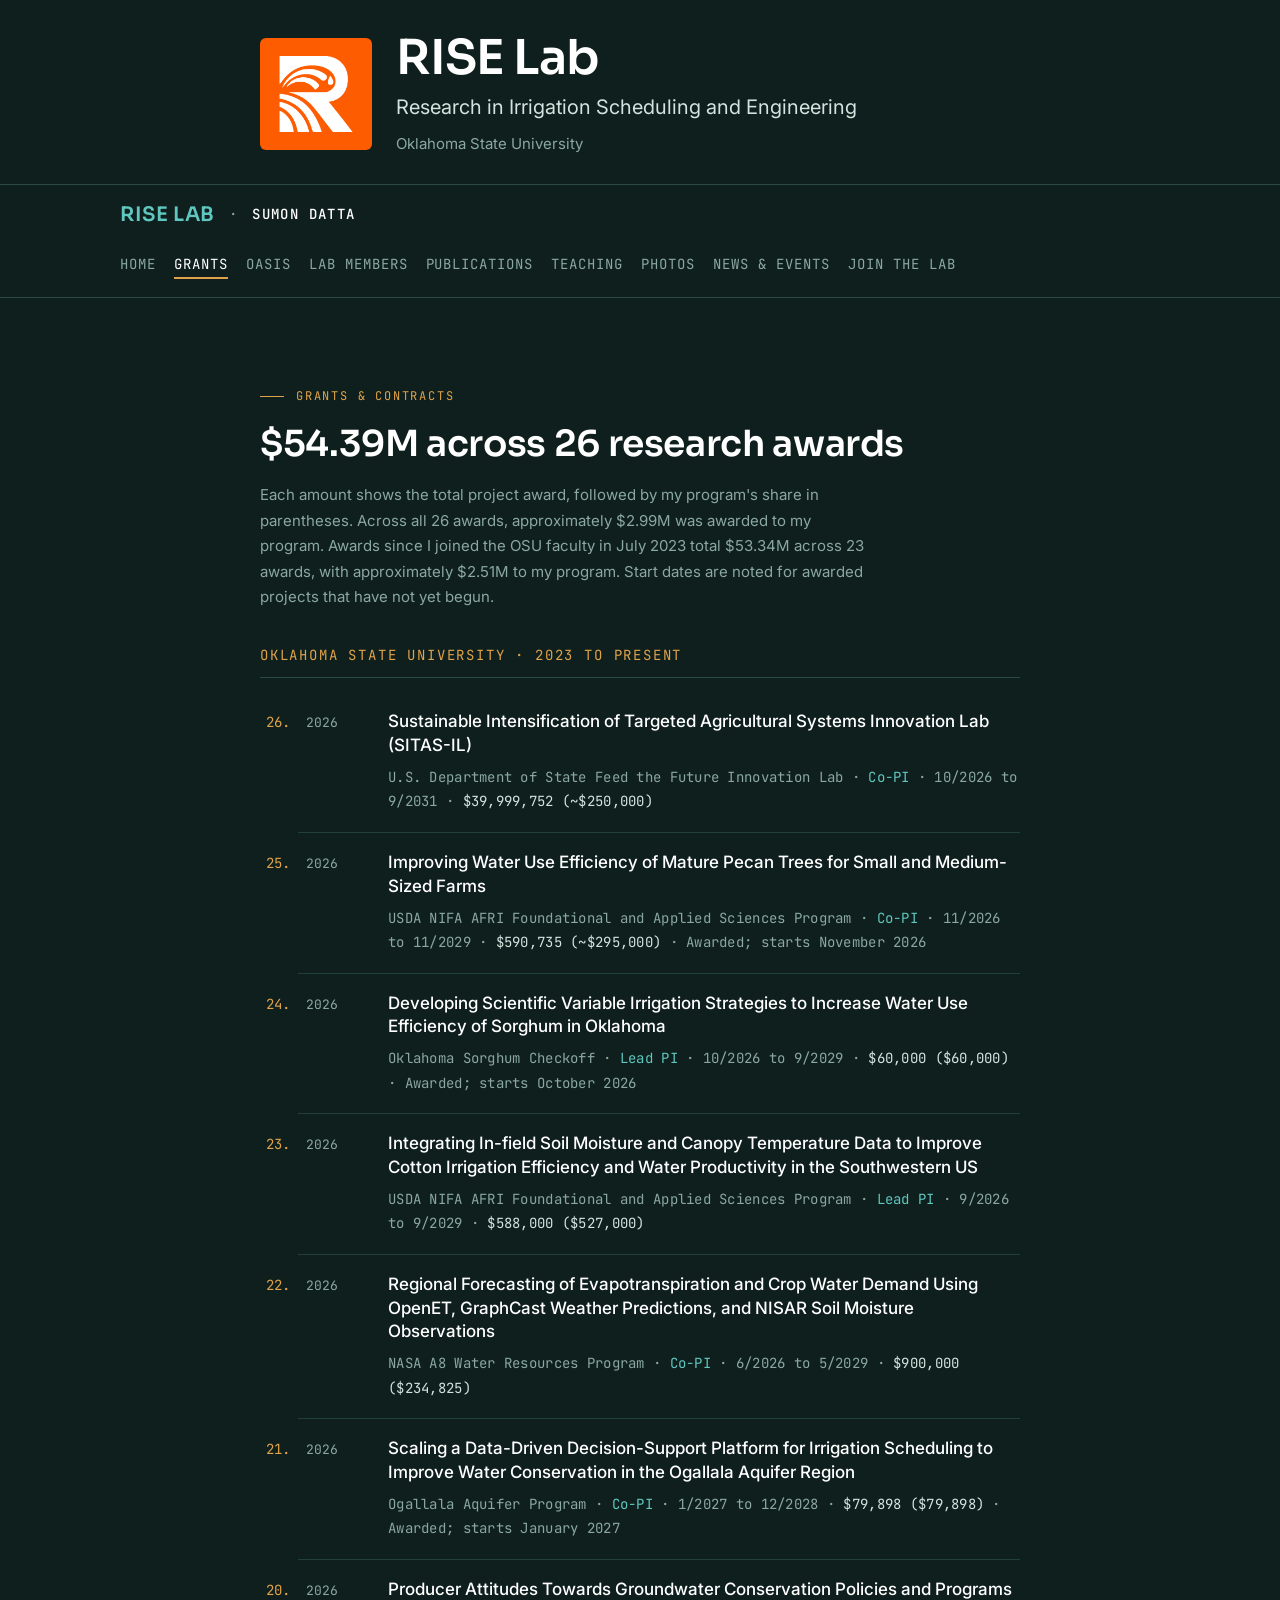
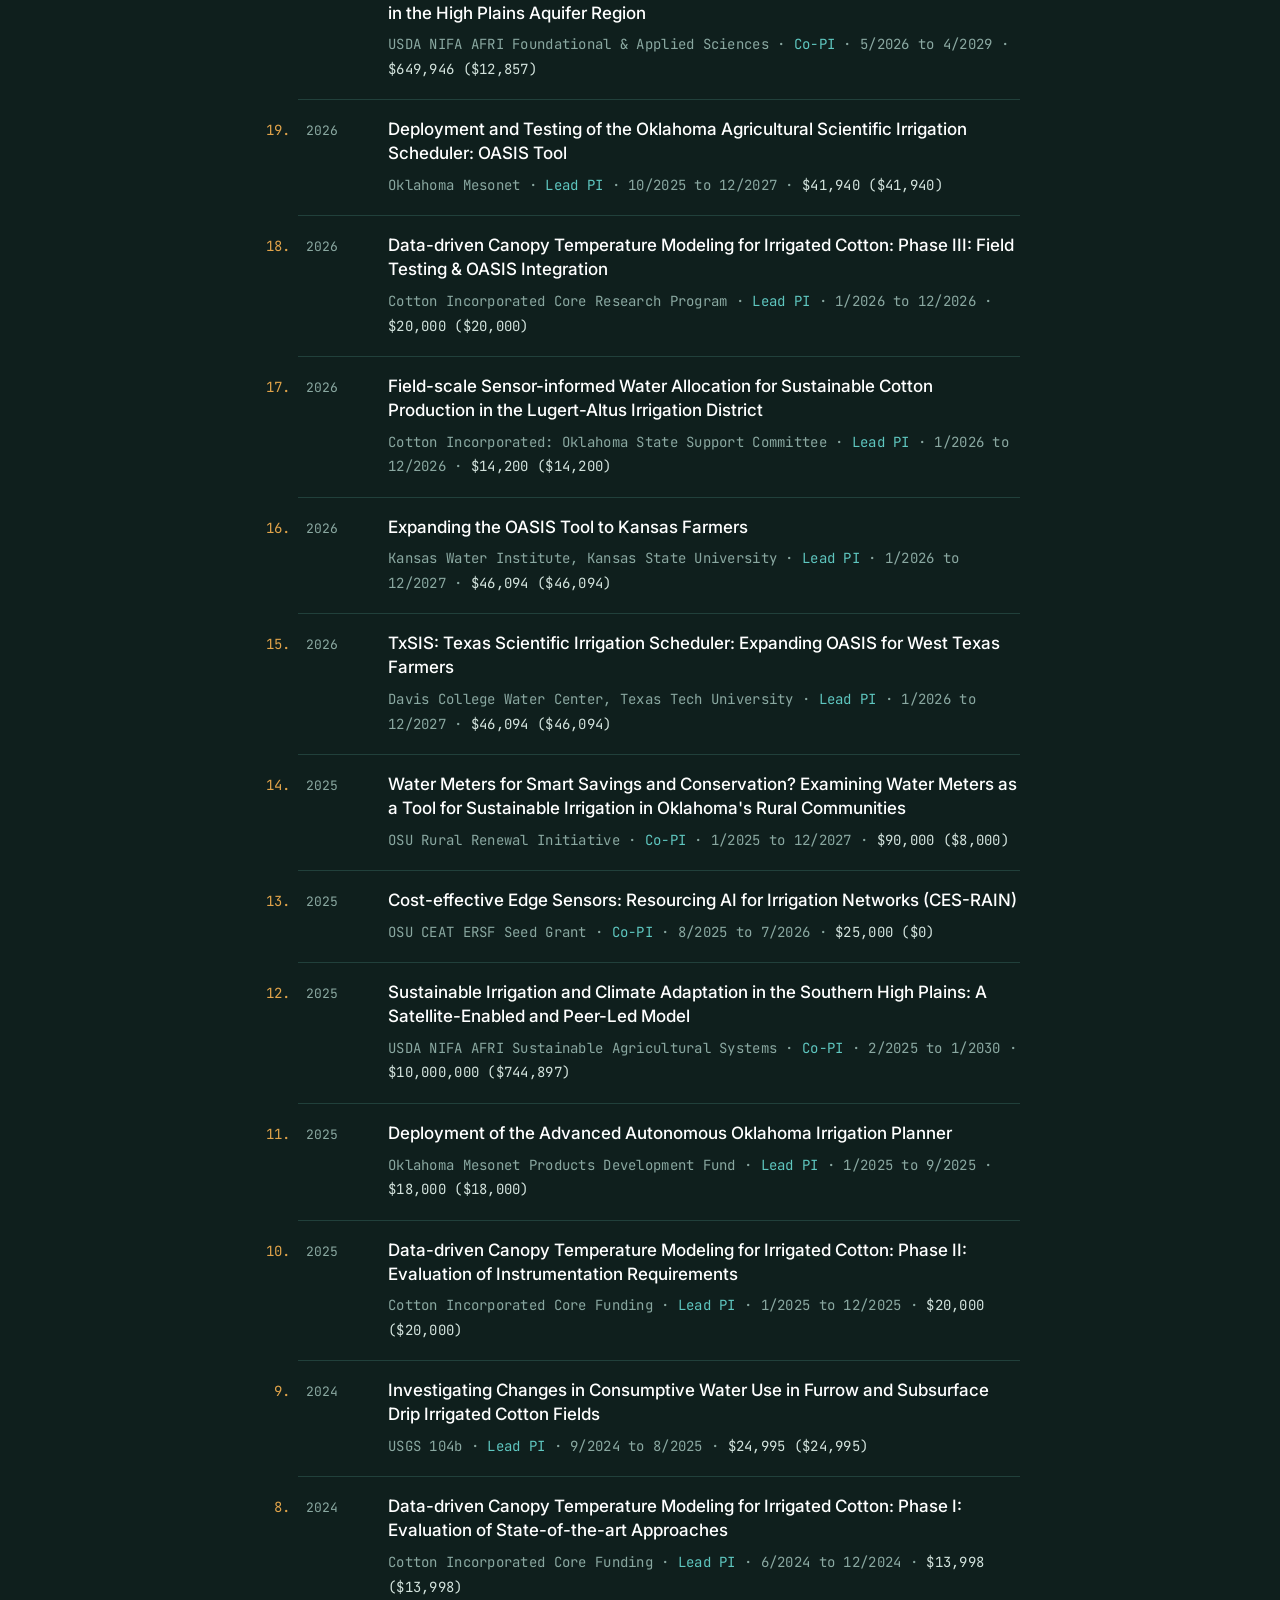
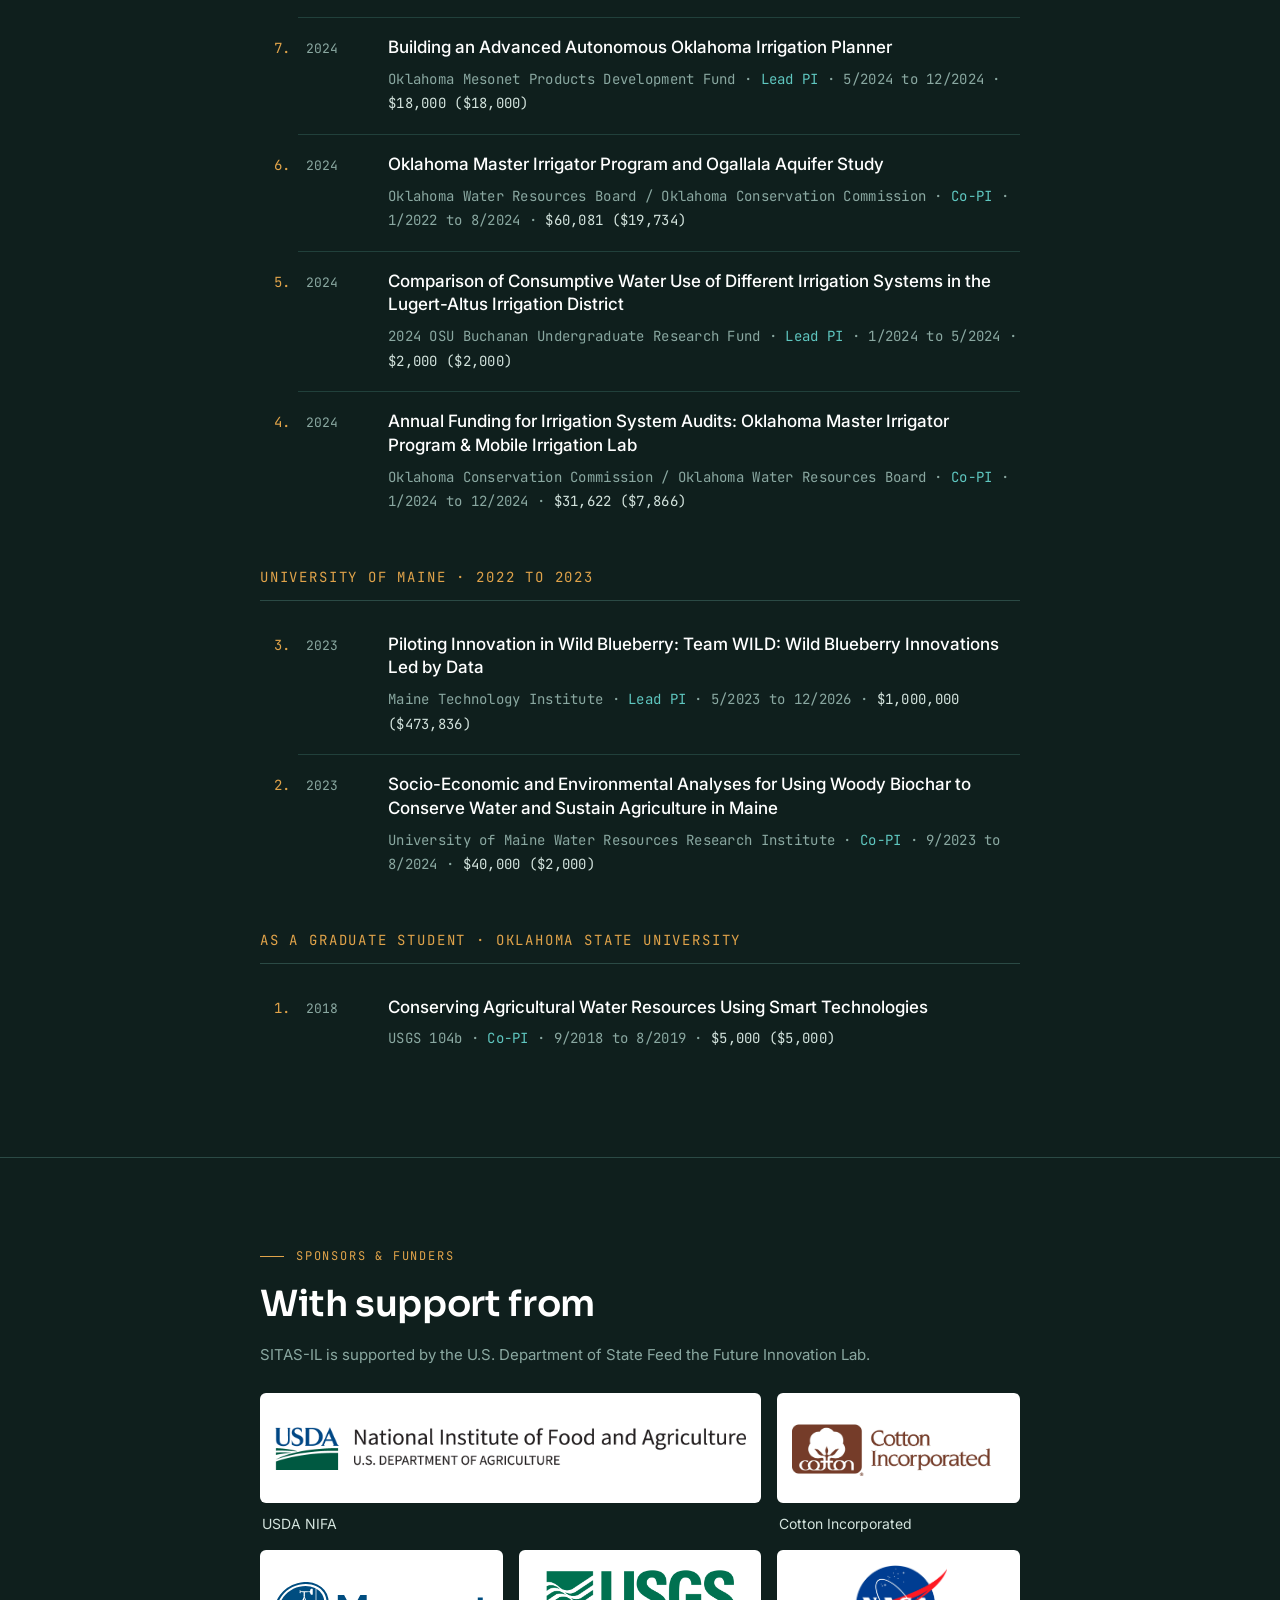
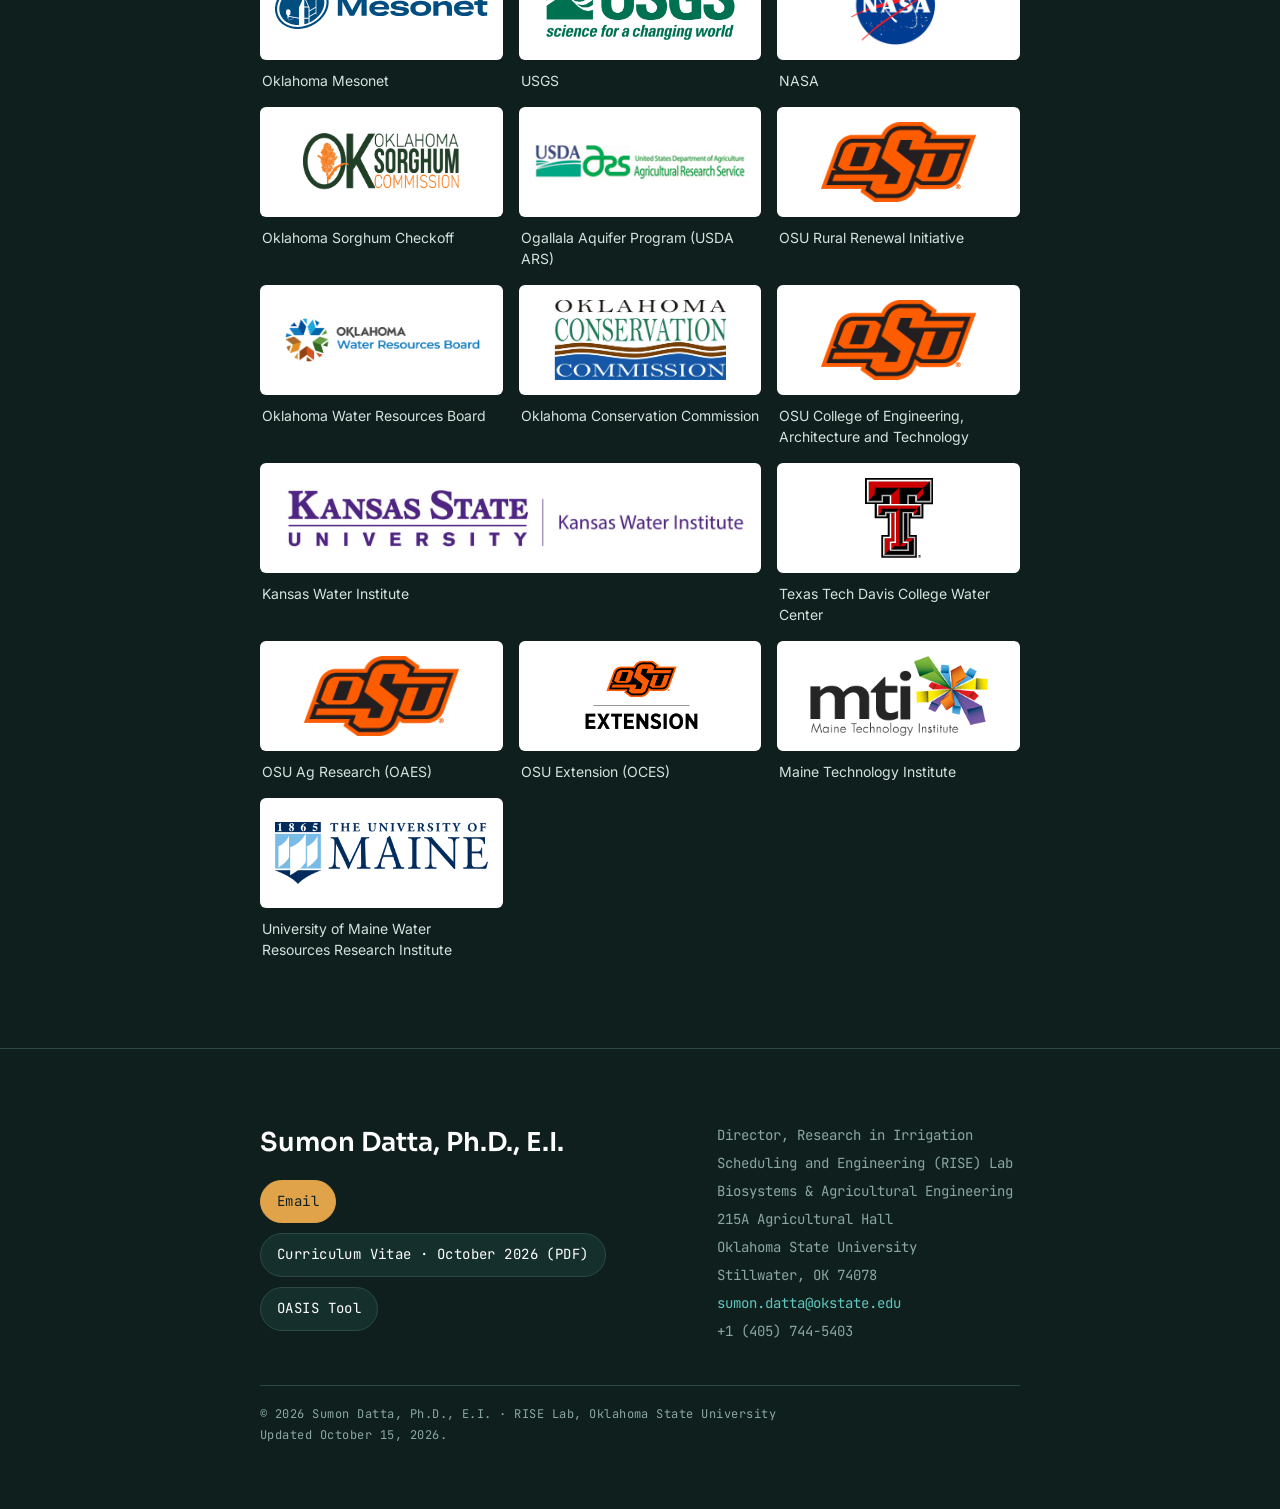
==== commit dc88bc03: "New funding update" ====
--- a/grants.html
+++ b/grants.html
@@ -62,10 +62,13 @@
 <section id="grants">
   <div class="wrap">
     <p class="eyebrow">Grants &amp; Contracts</p>
-    <h1 class="sec-title">$14.39M across 25 research awards</h1>
-    <p class="note">Each amount shows the total award, followed by my program's share in parentheses. Awards since I joined the OSU faculty in July 2023 total $13.34M, with approximately $2.26M to my program. Start dates are noted for awarded projects that have not yet begun.</p>
+    <h1 class="sec-title">$54.39M across 26 research awards</h1>
+    <p class="note">Each amount shows the total project award, followed by my program's share in parentheses. Across all 26 awards, approximately $2.99M was awarded to my program. Awards since I joined the OSU faculty in July 2023 total $53.34M across 23 awards, with approximately $2.51M to my program. Start dates are noted for awarded projects that have not yet begun.</p>
     <p class="group-label">Oklahoma State University · 2023 to present</p>
-    <ol class="numbered-entries" reversed start="25">
+    <ol class="numbered-entries" reversed start="26">
+      <li>
+        <div class="entry"><div class="yr">2026</div><div><div class="ttl">Sustainable Intensification of Targeted Agricultural Systems Innovation Lab (SITAS-IL)</div><div class="meta">U.S. Department of State Feed the Future Innovation Lab · <span class="role">Co-PI</span> · 10/2026 to 9/2031 · <span class="amt">$39,999,752 (~$250,000)</span></div></div></div>
+      </li>
       <li>
         <div class="entry"><div class="yr">2026</div><div><div class="ttl">Improving Water Use Efficiency of Mature Pecan Trees for Small and Medium-Sized Farms</div><div class="meta">USDA NIFA AFRI Foundational and Applied Sciences Program · <span class="role">Co-PI</span> · 11/2026 to 11/2029 · <span class="amt">$590,735 (~$295,000)</span> · Awarded; starts November 2026</div></div></div>
       </li>
@@ -154,6 +157,7 @@
   <div class="wrap">
     <p class="eyebrow">Sponsors &amp; Funders</p>
     <h2 class="sec-title">With support from</h2>
+    <p class="note">SITAS-IL is supported by the U.S. Department of State Feed the Future Innovation Lab.</p>
     <div class="sponsors">
       <a class="sponsor-card wide" href="https://www.nifa.usda.gov/" target="_blank" rel="noopener">
         <span class="logo-well"><img src="assets/logos/nifa.png" alt="USDA National Institute of Food and Agriculture logo" loading="lazy" /></span>
@@ -234,7 +238,7 @@
         <p class="fname">Sumon Datta, Ph.D., E.I.</p>
         <div class="chips">
           <a class="chip solid" href="mailto:sumon.datta@okstate.edu">Email</a>
-          <a class="chip" href="assets/CV_main.pdf" target="_blank" rel="noopener">Curriculum Vitae · September 2026 (PDF)</a>
+          <a class="chip" href="assets/CV_main.pdf" target="_blank" rel="noopener">Curriculum Vitae · October 2026 (PDF)</a>
           <a class="chip" href="https://irrigation.okstate.edu" target="_blank" rel="noopener">OASIS Tool</a>
         </div>
       </div>
@@ -250,7 +254,7 @@
         </div>
       </div>
     </div>
-    <div class="colophon">© 2026 Sumon Datta, Ph.D., E.I. · RISE Lab, Oklahoma State University<br>Updated September 17, 2026.</div>
+    <div class="colophon">© 2026 Sumon Datta, Ph.D., E.I. · RISE Lab, Oklahoma State University<br>Updated October 15, 2026.</div>
   </div>
 </footer>
 </body>
